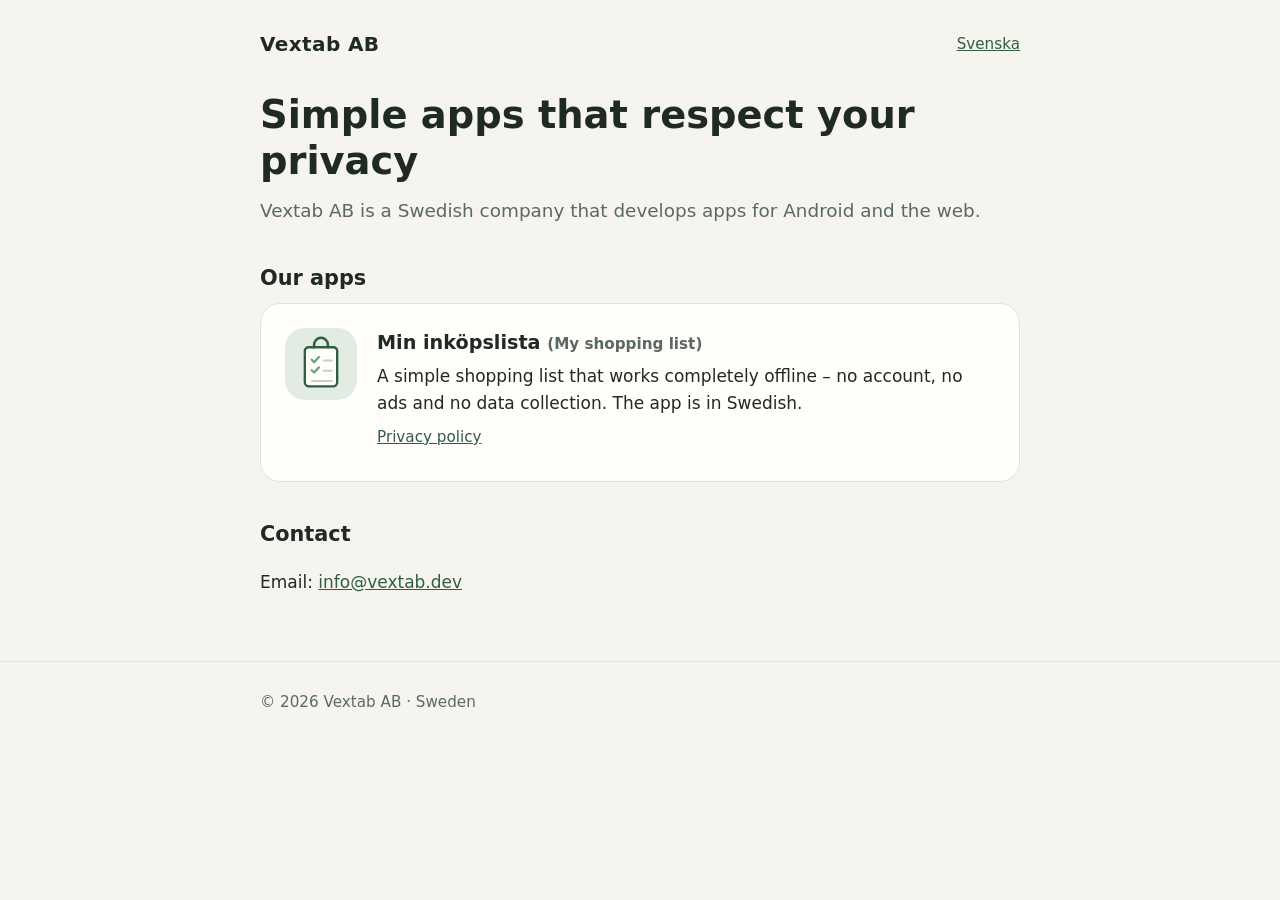
==== en/index.html @ 4cb0d191 "Webbplats för Vextab AB med integritetspolicy för Min inköpslista Co-Authored-By: Claude Opus 5.5 <n" ====
<!doctype html>
<html lang="en">
<head>
  <meta charset="utf-8">
  <meta name="viewport" content="width=device-width, initial-scale=1">
  <title>Vextab AB – apps</title>
  <meta name="description" content="Vextab AB builds simple apps that respect your privacy.">
  <link rel="icon" href="/favicon.svg" type="image/svg+xml">
  <link rel="alternate" hreflang="sv" href="https://vextab.dev/">
  <link rel="stylesheet" href="/style.css">
</head>
<body>
  <header class="site">
    <div class="wrap">
      <a class="brand" href="/en/">Vextab AB</a>
      <a class="lang" href="/" hreflang="sv" lang="sv">Svenska</a>
    </div>
  </header>

  <main class="wrap">
    <h1>Simple apps that respect your privacy</h1>
    <p class="lead">Vextab AB is a Swedish company that develops apps for Android and the web.</p>

    <h2>Our apps</h2>
    <div class="card app">
      <img src="/min-inkopslista/icon.svg" alt="">
      <div>
        <h3>Min inköpslista <span class="meta">(My shopping list)</span></h3>
        <p>A simple shopping list that works completely offline – no account, no ads and no data collection. The app is in Swedish.</p>
        <p class="meta"><a href="/en/min-inkopslista/privacy-policy/">Privacy policy</a></p>
      </div>
    </div>

    <h2>Contact</h2>
    <p>Email: <a href="mailto:info@vextab.dev">info@vextab.dev</a></p>
  </main>

  <footer class="site">
    <div class="wrap">
      <p>© 2026 Vextab AB · Sweden</p>
    </div>
  </footer>
</body>
</html>
---- style.css ----
/* Vextab AB – gemensam stil för alla sidor */
:root {
  --bg: #f6f4ee;
  --card: #fffefa;
  --text: #1f2a22;
  --muted: #5b6a5f;
  --accent: #315d45;
  --accent-soft: #e3ece2;
  --line: #dfe3da;
}

@media (prefers-color-scheme: dark) {
  :root {
    --bg: #161b17;
    --card: #1e2520;
    --text: #e8ece6;
    --muted: #a3b0a6;
    --accent: #8cc39a;
    --accent-soft: #26302a;
    --line: #2f3a32;
  }
}

* {
  box-sizing: border-box;
}

body {
  margin: 0;
  background: var(--bg);
  color: var(--text);
  font: 17px/1.6 system-ui, -apple-system, "Segoe UI", Roboto, sans-serif;
}

a {
  color: var(--accent);
}

.wrap {
  width: min(100% - 32px, 760px);
  margin: 0 auto;
}

header.site {
  padding: 28px 0 8px;
}

header.site .wrap {
  display: flex;
  align-items: center;
  justify-content: space-between;
  gap: 16px;
}

.brand {
  font-weight: 700;
  font-size: 1.25rem;
  letter-spacing: 0.02em;
  color: var(--text);
  text-decoration: none;
}

.lang {
  font-size: 0.95rem;
}

main {
  padding: 24px 0 48px;
}

h1 {
  font-size: clamp(1.8rem, 5vw, 2.4rem);
  line-height: 1.2;
  margin: 0 0 12px;
}

h2 {
  font-size: 1.3rem;
  margin: 36px 0 8px;
}

.lead {
  font-size: 1.15rem;
  color: var(--muted);
  margin: 0 0 32px;
}

.card {
  background: var(--card);
  border: 1px solid var(--line);
  border-radius: 20px;
  padding: 24px;
}

.app {
  display: flex;
  gap: 20px;
  align-items: flex-start;
}

.app img {
  width: 72px;
  height: 72px;
  flex: none;
  border-radius: 18px;
}

.app h3 {
  margin: 0 0 4px;
  font-size: 1.2rem;
}

.app p {
  margin: 0 0 8px;
}

.meta {
  color: var(--muted);
  font-size: 0.95rem;
}

.policy h2 {
  border-top: 1px solid var(--line);
  padding-top: 24px;
}

.policy ul {
  padding-left: 1.2em;
}

.summary {
  background: var(--accent-soft);
  border-radius: 16px;
  padding: 16px 20px;
  margin: 0 0 8px;
}

footer.site {
  border-top: 1px solid var(--line);
  padding: 24px 0 40px;
  color: var(--muted);
  font-size: 0.95rem;
}

footer.site p {
  margin: 4px 0;
}

@media (max-width: 480px) {
  .app {
    flex-direction: column;
  }
}
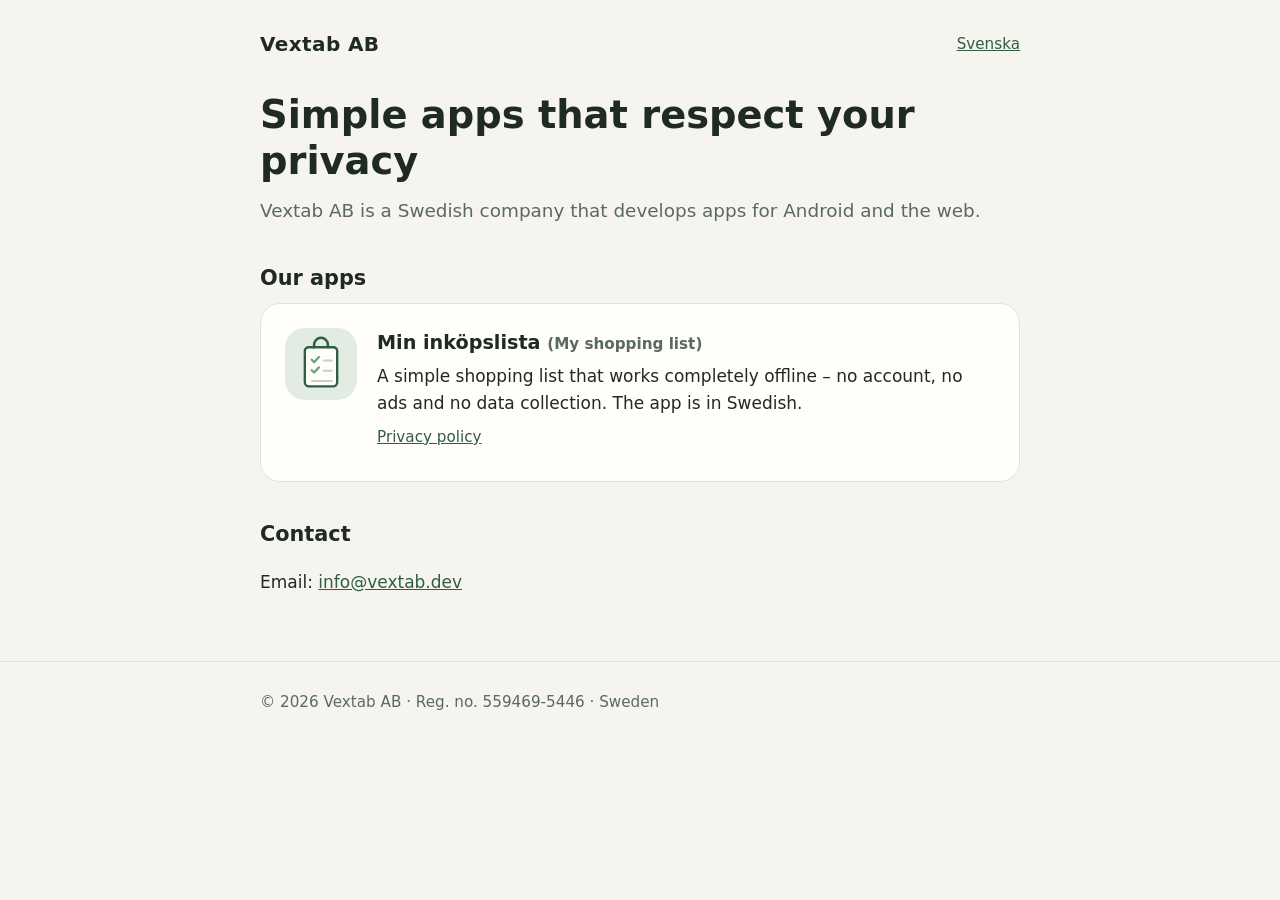
==== commit 67032f25: "Lägg till organisationsnummer Co-Authored-By: Claude Opus 5.5 <noreply@anthropic.com>" ====
--- a/en/index.html
+++ b/en/index.html
@@ -37,7 +37,7 @@
 
   <footer class="site">
     <div class="wrap">
-      <p>© 2026 Vextab AB · Sweden</p>
+      <p>© 2026 Vextab AB · Reg. no. 559469-5446 · Sweden</p>
     </div>
   </footer>
 </body>
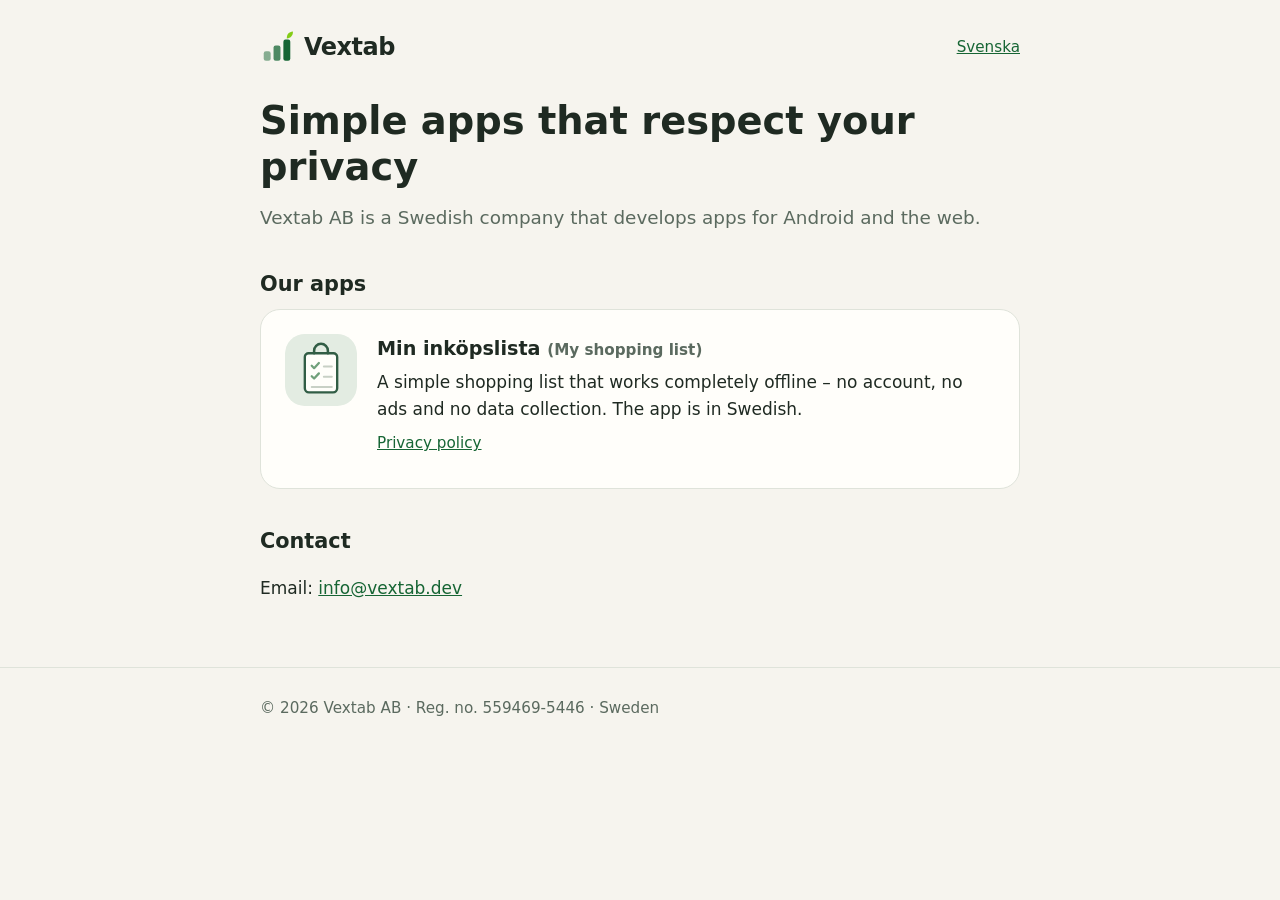
==== commit 99af4108: "Logga: Tillväxt (skogsgrön + lime) i sidhuvud, favicon och loggafiler Co-Authored-By: Claude Opus 5." ====
--- a/en/index.html
+++ b/en/index.html
@@ -12,7 +12,7 @@
 <body>
   <header class="site">
     <div class="wrap">
-      <a class="brand" href="/en/">Vextab AB</a>
+      <a class="brand" href="/en/" aria-label="Vextab AB – home page"><svg class="logo" viewBox="0 0 64 64" aria-hidden="true"><rect class="logo-bar" x="7" y="40" width="13" height="18" rx="4" fill-opacity=".5"/><rect class="logo-bar" x="25.5" y="29" width="13" height="29" rx="4" fill-opacity=".75"/><rect class="logo-bar" x="44" y="18" width="13" height="40" rx="4"/><path class="logo-leaf" d="M50.5 16C50 8.5 54.5 3.5 62 3C62.3 10.5 58 15.5 50.5 16Z"/></svg><span>Vextab</span></a>
       <a class="lang" href="/" hreflang="sv" lang="sv">Svenska</a>
     </div>
   </header>
--- a/style.css
+++ b/style.css
@@ -4,8 +4,10 @@
   --card: #fffefa;
   --text: #1f2a22;
   --muted: #5b6a5f;
-  --accent: #315d45;
-  --accent-soft: #e3ece2;
+  --accent: #166534;
+  --accent-soft: #e6f2e0;
+  --logo-bar: #166534;
+  --logo-leaf: #84cc16;
   --line: #dfe3da;
 }
 
@@ -15,8 +17,10 @@
     --card: #1e2520;
     --text: #e8ece6;
     --muted: #a3b0a6;
-    --accent: #8cc39a;
-    --accent-soft: #26302a;
+    --accent: #4ade80;
+    --accent-soft: #233026;
+    --logo-bar: #4ade80;
+    --logo-leaf: #bef264;
     --line: #2f3a32;
   }
 }
@@ -53,11 +57,28 @@
 }
 
 .brand {
+  display: inline-flex;
+  align-items: center;
+  gap: 10px;
   font-weight: 700;
-  font-size: 1.25rem;
-  letter-spacing: 0.02em;
+  font-size: 1.5rem;
+  letter-spacing: -0.02em;
   color: var(--text);
   text-decoration: none;
+}
+
+.brand .logo {
+  width: 34px;
+  height: 34px;
+  flex: none;
+}
+
+.logo-bar {
+  fill: var(--logo-bar);
+}
+
+.logo-leaf {
+  fill: var(--logo-leaf);
 }
 
 .lang {
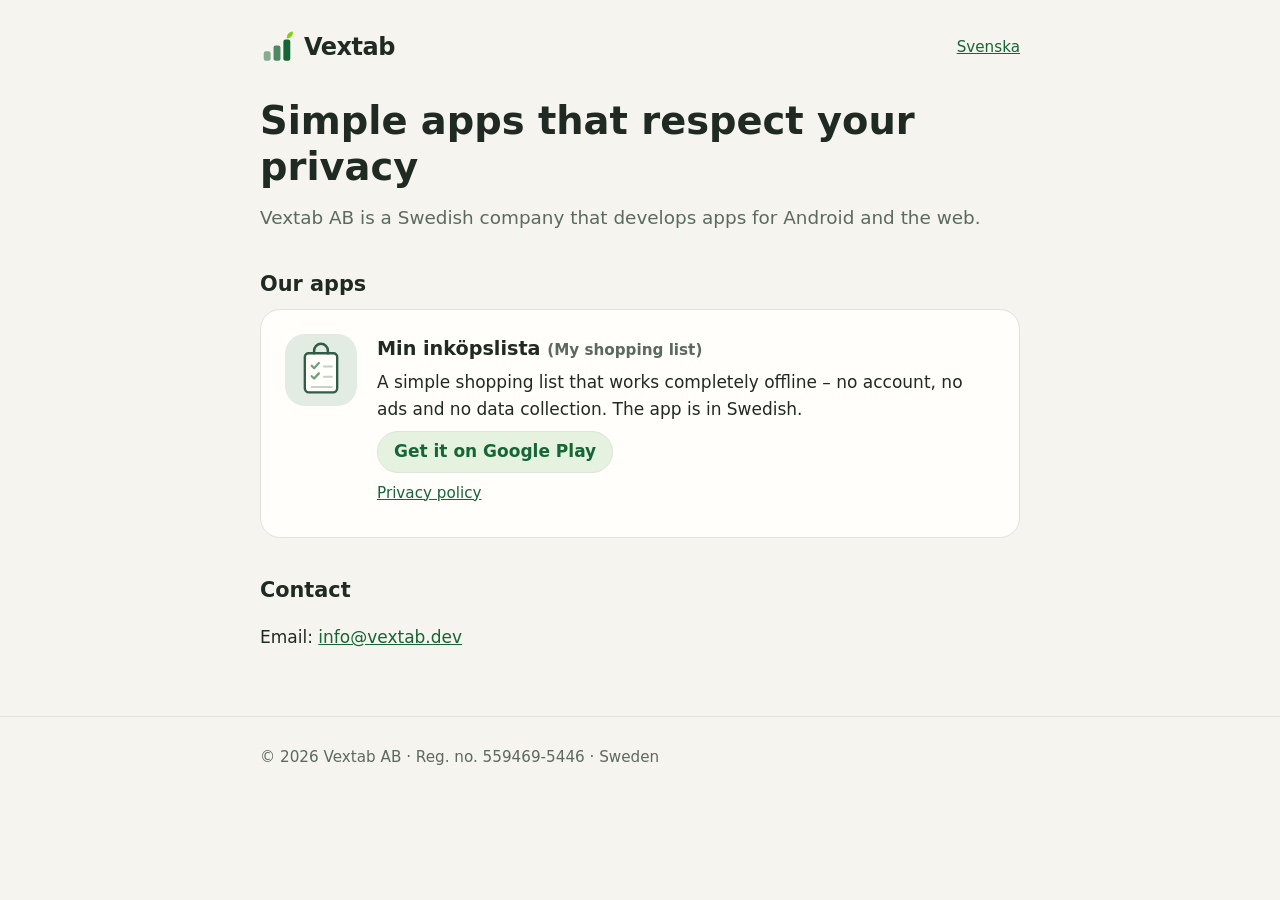
==== commit 9a6db8d7: "Länk till Min inköpslista på Google Play (sv + en) Co-Authored-By: Claude Opus 5.5 <noreply@anthropi" ====
--- a/en/index.html
+++ b/en/index.html
@@ -27,6 +27,7 @@
       <div>
         <h3>Min inköpslista <span class="meta">(My shopping list)</span></h3>
         <p>A simple shopping list that works completely offline – no account, no ads and no data collection. The app is in Swedish.</p>
+        <p><a class="store" href="https://play.google.com/store/apps/details?id=dev.vextab.inkopslista&amp;hl=en">Get it on Google Play</a></p>
         <p class="meta"><a href="/en/min-inkopslista/privacy-policy/">Privacy policy</a></p>
       </div>
     </div>
--- a/style.css
+++ b/style.css
@@ -135,6 +135,21 @@
   margin: 0 0 8px;
 }
 
+.store {
+  display: inline-block;
+  background: var(--accent-soft);
+  border: 1px solid var(--line);
+  border-radius: 999px;
+  padding: 6px 16px;
+  font-weight: 600;
+  text-decoration: none;
+}
+
+.store:hover,
+.store:focus-visible {
+  text-decoration: underline;
+}
+
 .meta {
   color: var(--muted);
   font-size: 0.95rem;
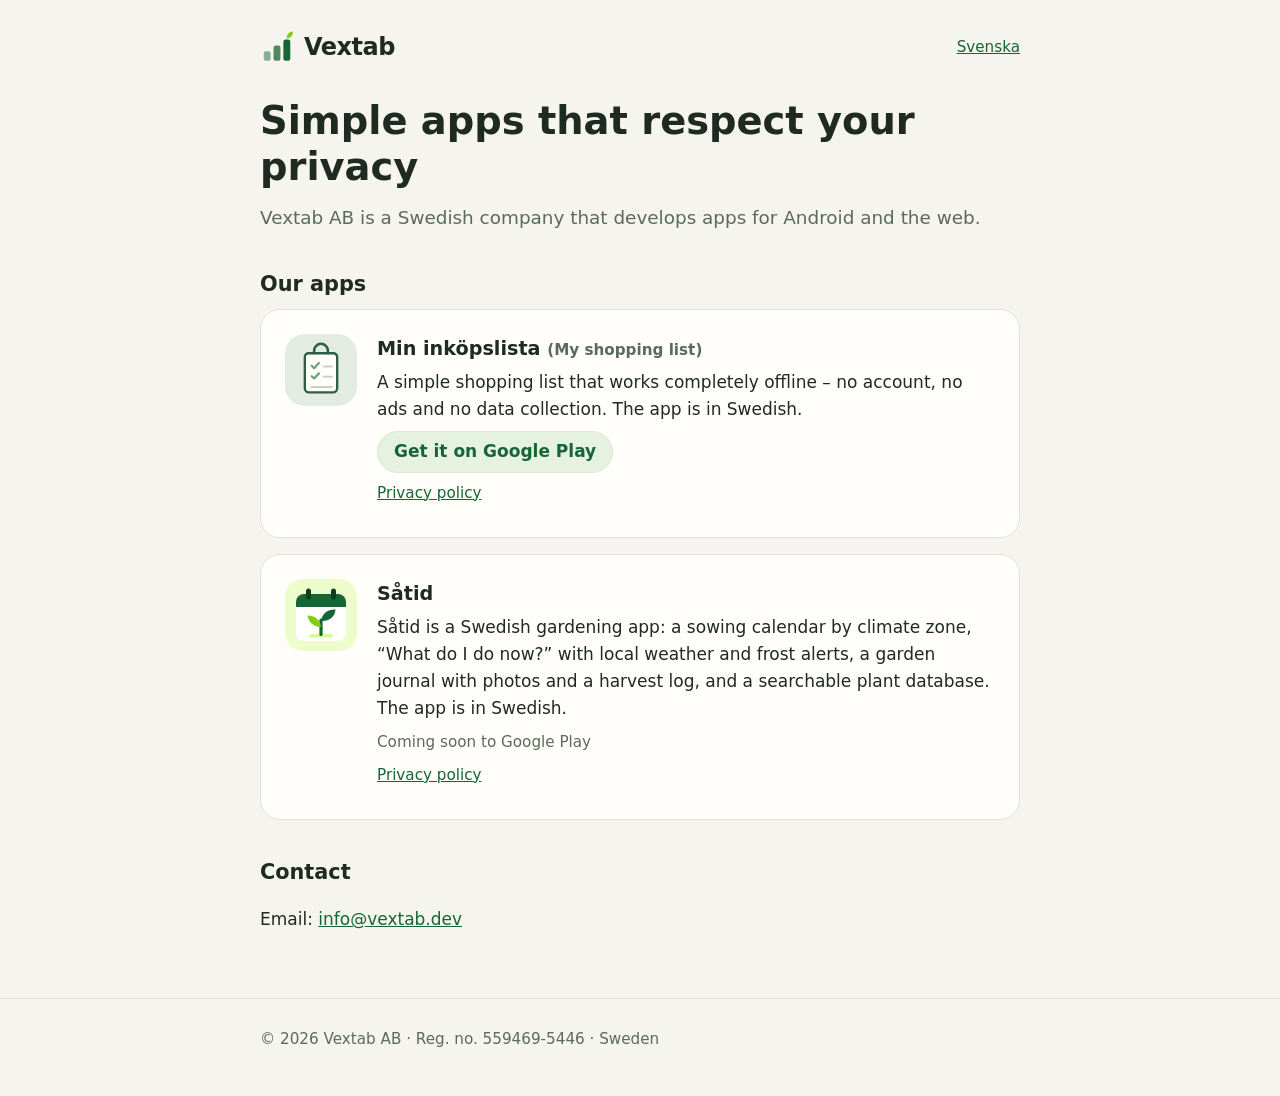
==== commit 33d1008b: "Såtid: integritetspolicy (sv + en) och kort på startsidan Nya sidor /satid/integritetspolicy/ och /e" ====
--- a/en/index.html
+++ b/en/index.html
@@ -31,6 +31,15 @@
         <p class="meta"><a href="/en/min-inkopslista/privacy-policy/">Privacy policy</a></p>
       </div>
     </div>
+    <div class="card app">
+      <img src="/satid/icon.svg" alt="">
+      <div>
+        <h3>Såtid</h3>
+        <p>Såtid is a Swedish gardening app: a sowing calendar by climate zone, “What do I do now?” with local weather and frost alerts, a garden journal with photos and a harvest log, and a searchable plant database. The app is in Swedish.</p>
+        <p class="meta">Coming soon to Google Play</p>
+        <p class="meta"><a href="/en/satid/privacy-policy/">Privacy policy</a></p>
+      </div>
+    </div>
 
     <h2>Contact</h2>
     <p>Email: <a href="mailto:info@vextab.dev">info@vextab.dev</a></p>
--- a/style.css
+++ b/style.css
@@ -113,6 +113,10 @@
   padding: 24px;
 }
 
+.card + .card {
+  margin-top: 16px;
+}
+
 .app {
   display: flex;
   gap: 20px;
@@ -164,6 +168,13 @@
   padding-left: 1.2em;
 }
 
+/* Tekniska namn (behörigheter, webbadresser) får brytas mitt i, annars sticker de ut på smala skärmar */
+.policy code {
+  font-family: ui-monospace, "Cascadia Mono", Consolas, monospace;
+  font-size: 0.9em;
+  overflow-wrap: anywhere;
+}
+
 .summary {
   background: var(--accent-soft);
   border-radius: 16px;
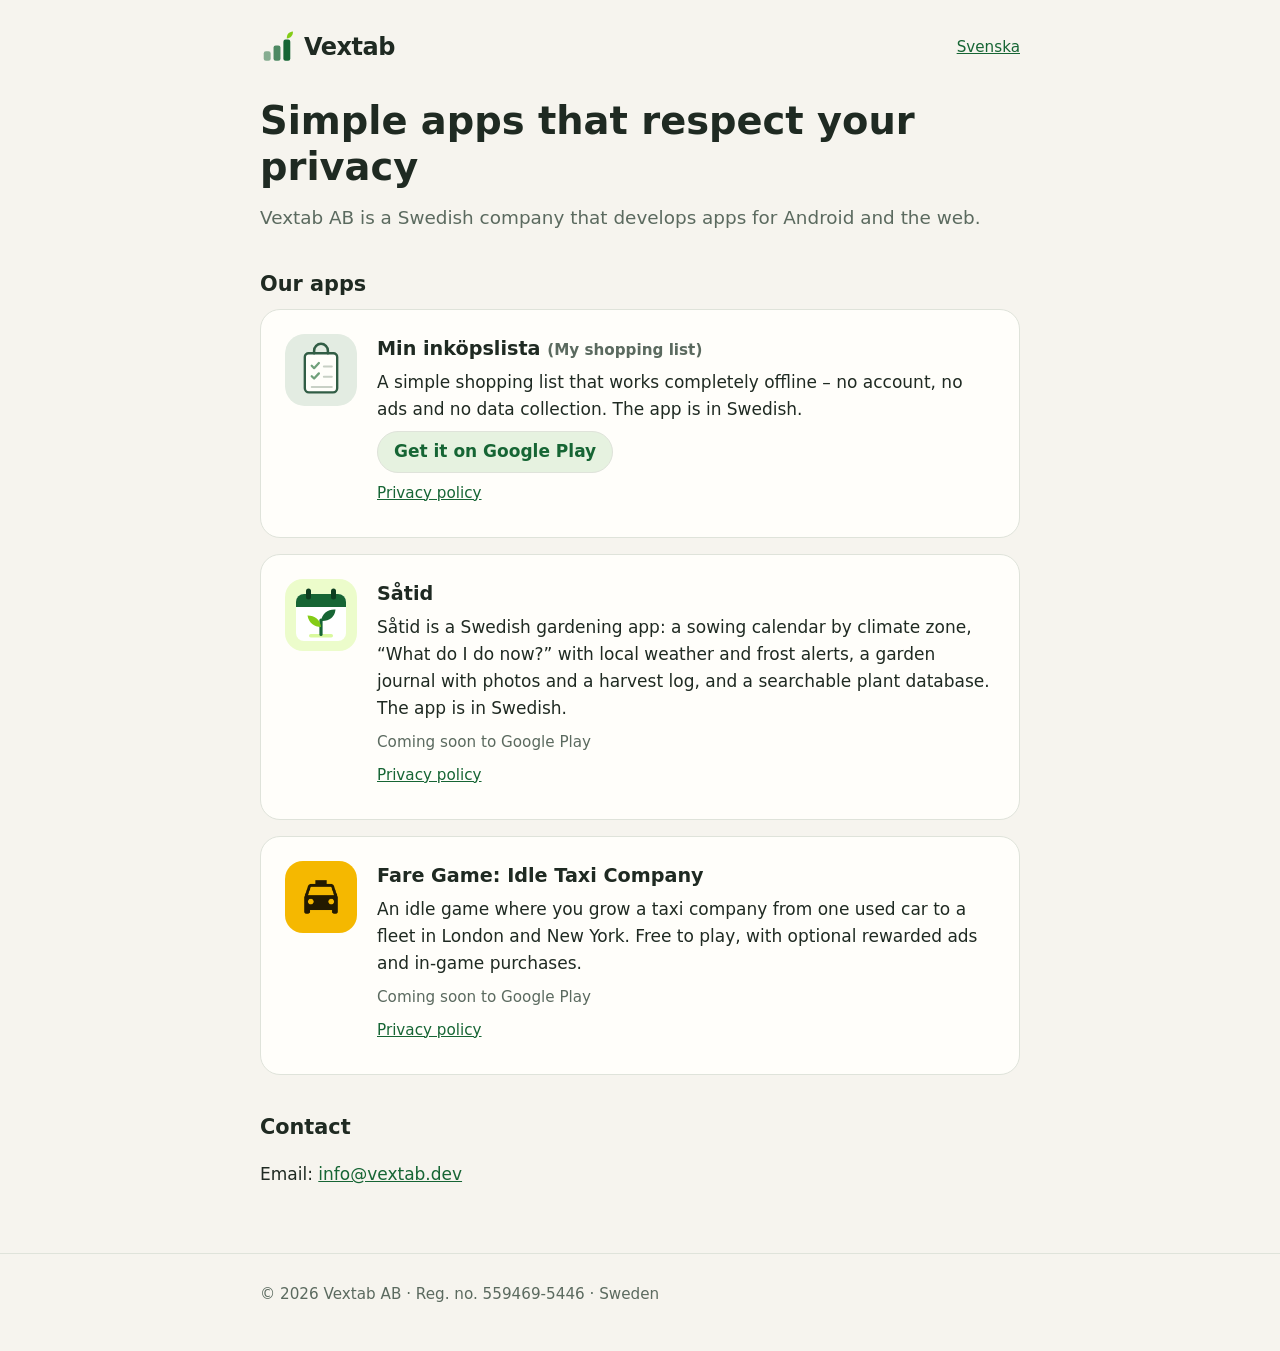
==== commit 69d84ca6: "Fare Game: integritetspolicy (sv + en) och kort på startsidan - No Ads: den som köpt No Ads kontakta" ====
--- a/en/index.html
+++ b/en/index.html
@@ -40,6 +40,15 @@
         <p class="meta"><a href="/en/satid/privacy-policy/">Privacy policy</a></p>
       </div>
     </div>
+    <div class="card app">
+      <img src="/fare-game/icon.png" alt="">
+      <div>
+        <h3>Fare Game: Idle Taxi Company</h3>
+        <p>An idle game where you grow a taxi company from one used car to a fleet in London and New York. Free to play, with optional rewarded ads and in-game purchases.</p>
+        <p class="meta">Coming soon to Google Play</p>
+        <p class="meta"><a href="/en/fare-game/privacy-policy/">Privacy policy</a></p>
+      </div>
+    </div>
 
     <h2>Contact</h2>
     <p>Email: <a href="mailto:info@vextab.dev">info@vextab.dev</a></p>
